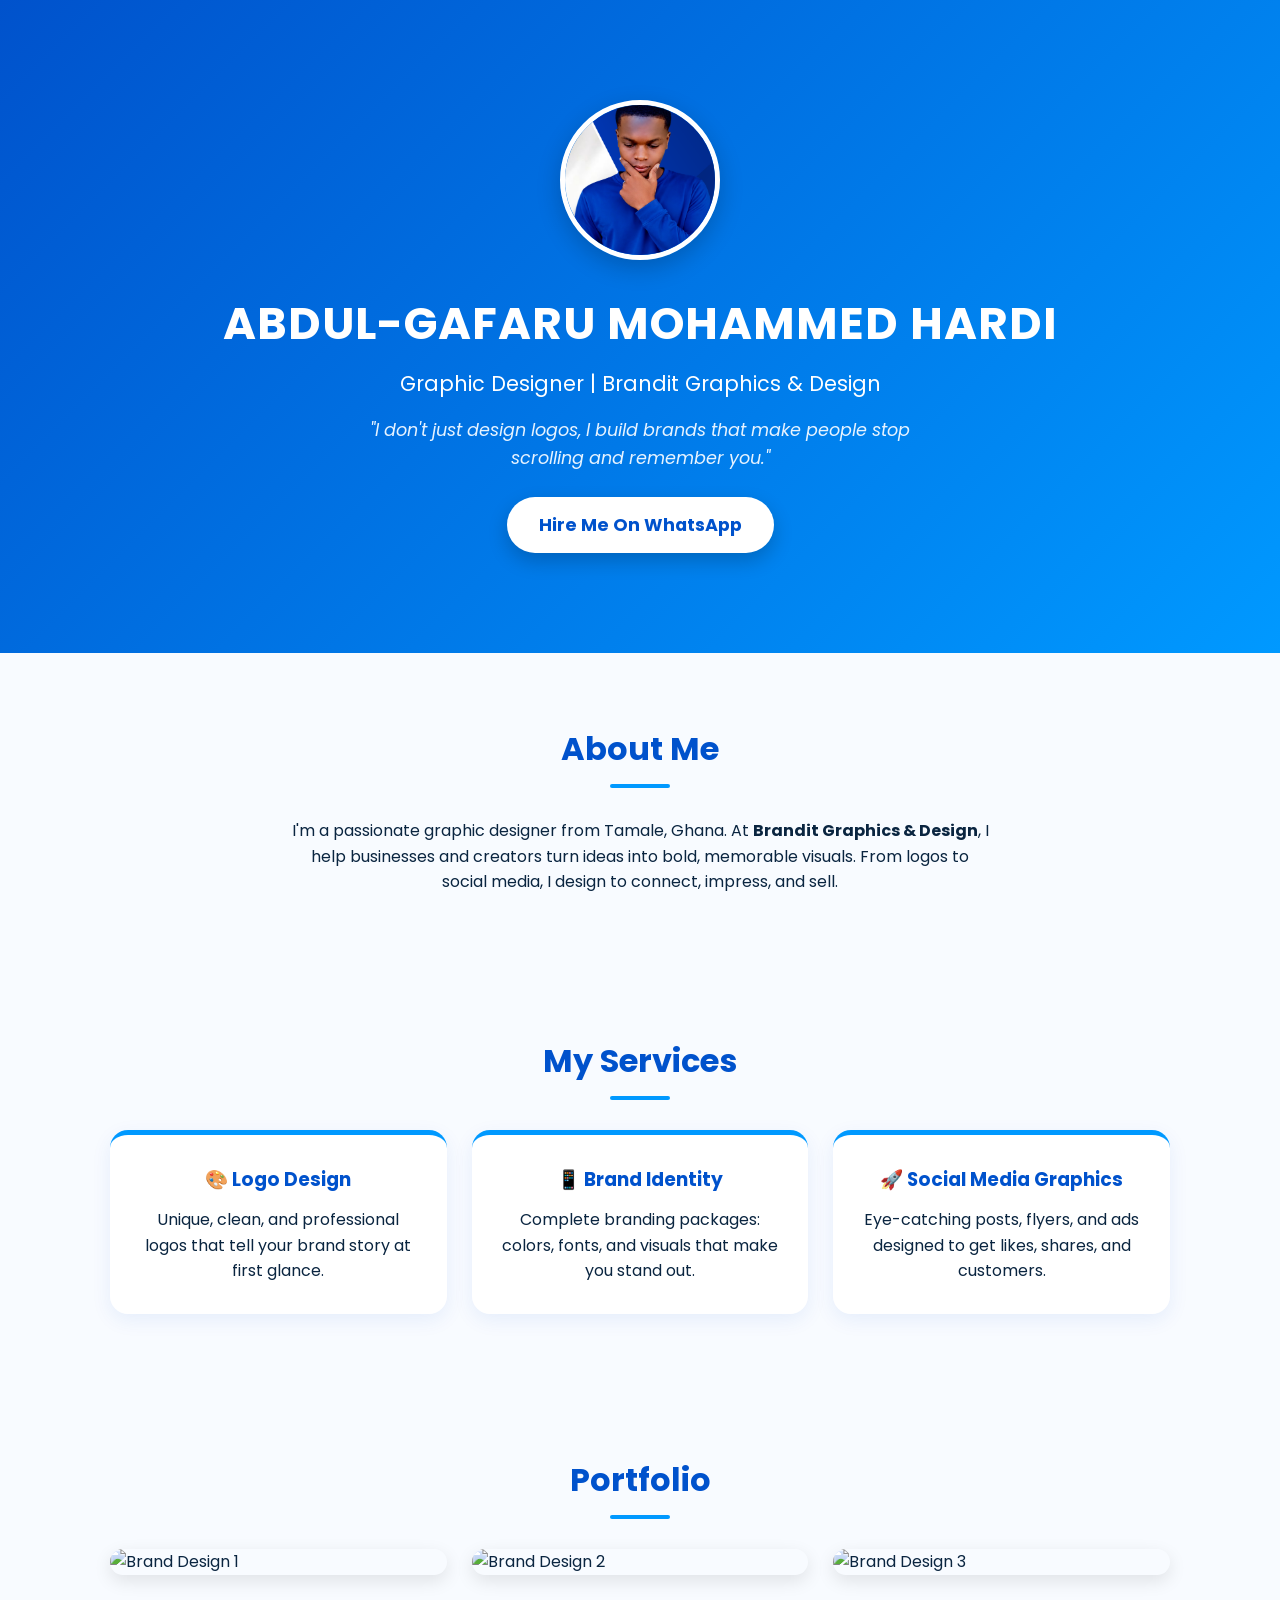
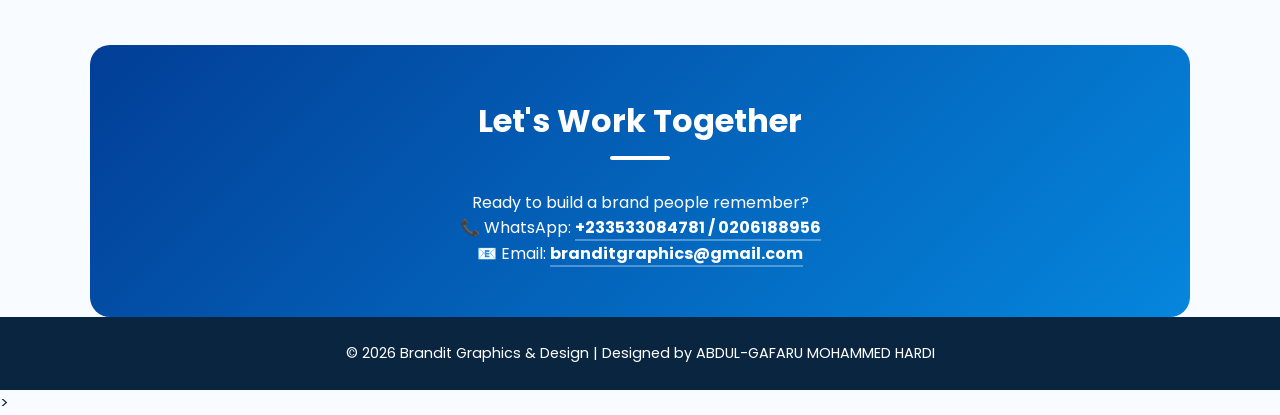
==== index.html @ 7e0abba6 "Brandit website files" ====
<!DOCTYPE html>
<html lang="en">
<head>
  <meta charset="UTF-8">
  <meta name="viewport" content="width=device-width, initial-scale=1.0">
  <title>ABDUL-GAFARU MOHAMMED HARDI | Brandit Graphics & Design</title>
  <link rel="stylesheet" href="style.css">
  <link href="https://fonts.googleapis.com/css2?family=Poppins:wght@400;600;700&display=swap" rel="stylesheet">
</head>
<body>
<header>
  <img src="images/My pic.png" alt="ABDUL-GAFARU MOHAMMED HARDI">
  <h1>ABDUL-GAFARU MOHAMMED HARDI</h1>
  <p>Graphic Designer | Brandit Graphics & Design</p>
  <p class="tagline">"I don't just design logos, I build brands that make people stop scrolling and remember you."</p>
  
  <!-- ADD THIS BUTTON -->
  <a href="https://wa.me/233533084781" target="_blank" class="btn-hire">Hire Me On WhatsApp</a>
</header>
  <!-- ===== HEADER ===== -->
  

  <!-- ===== ABOUT ===== -->
  <section>
    <h2>About Me</h2>
    <p style="text-align:center; max-width:700px; margin:auto;">
      I'm a passionate graphic designer from Tamale, Ghana. At <strong>Brandit Graphics & Design</strong>, I help businesses and creators turn ideas into bold, memorable visuals. From logos to social media, I design to connect, impress, and sell.
    </p>
  </section>

  <!-- ===== SERVICES ===== -->
  <section>
    <h2>My Services</h2>
    <div class="services">
      <div class="card">
        <h3>🎨 Logo Design</h3>
        <p>Unique, clean, and professional logos that tell your brand story at first glance.</p>
      </div>
      <div class="card">
        <h3>📱 Brand Identity</h3>
        <p>Complete branding packages: colors, fonts, and visuals that make you stand out.</p>
      </div>
      <div class="card">
        <h3>🚀 Social Media Graphics</h3>
        <p>Eye-catching posts, flyers, and ads designed to get likes, shares, and customers.</p>
      </div>
    </div>
  </section>

  <!-- ===== PORTFOLIO ===== -->
  <section>
    <h2>Portfolio</h2>
    <div class="portfolio">
      <img src="images/20250129_075714.png" alt="Brand Design 1">
      <img src="images/20250613_074737.png" alt="Brand Design 2">
      <img src="images/20260112_094930.png" alt="Brand Design 3">
    </div>
  </section>

  <!-- ===== CONTACT ===== -->
  <section class="contact">
    <h2>Let's Work Together</h2>
    <p>Ready to build a brand people remember?</p>
    <p>📞 WhatsApp: <a href="https://wa.me/233533084781">+233533084781 / 0206188956</a></p>
    <p>📧 Email: <a href="branditgraphics@gmail.com">branditgraphics@gmail.com</a></p>
  </section>

  <!-- ===== FOOTER ===== -->
  <footer>
    <p>© 2026 Brandit Graphics & Design | Designed by ABDUL-GAFARU MOHAMMED HARDI</p>
  </footer>

</body>
</html>>
---- style.css ----
/* ===== GLOBAL ===== */
* {
  margin: 0;
  padding: 0;
  box-sizing: border-box;
  font-family: 'Poppins', Arial, sans-serif;
}

body {
  background: #f8fbff;
  color: #0a2540;
  line-height: 1.6;
  scroll-behavior: smooth;
}

a {
  text-decoration: none;
  color: #023787;
  transition: 0.3s;
}
a:hover { color: #045f9b; }

/* ===== ANIMATION KEYFRAMES ===== */
@keyframes fadeUp {
  from {
    opacity: 0;
    transform: translateY(30px);
  }
  to {
    opacity: 1;
    transform: translateY(0);
  }
}

@keyframes float {
 0%, 100% { transform: translateY(0); }
  50% { transform: translateY(-10px); }
}

/* ===== HEADER / HERO ===== */
header {
  background: linear-gradient(135deg, #0052cc 0%, #0099ff 100%);
  color: white;
  padding: 100px 20px;
  text-align: center;
  position: relative;
  overflow: hidden;
  animation: fadeUp 1s ease-out;
}

/* HEADER IMG - THIS MAKES IT SMALL AND CIRCLE */
header img {
  width: 160px;
  height: 160px;
  border-radius: 50%;
  border: 5px solid white;
  object-fit: cover;
  margin-bottom: 20px;
  box-shadow: 0 8px 25px rgba(0,0,0,0.2);
  animation: float 3s ease-in-out infinite;
}

header h1 {
  font-size: 2.8rem;
  font-weight: 700;
  letter-spacing: 1px;
  animation: fadeUp 1s ease-out 0.2s both;
}

header p {
  font-size: 1.3rem;
  margin-top: 8px;
  animation: fadeUp 1s ease-out 0.4s both;
}

.tagline {
  font-style: italic;
  margin-top: 15px;
  color: #e6f3ff;
  font-size: 1.1rem;
  max-width: 600px;
  margin: 15px auto 0;
  animation: fadeUp 1s ease-out 0.6s both;
}

/* ===== SECTIONS ===== */
section {
  padding: 70px 20px;
  max-width: 1100px;
  margin: auto;
}

h2 {
  color: #0052cc;
  margin-bottom: 30px;
  text-align: center;
  font-size: 2rem;
  position: relative;
  animation: fadeUp 0.8s ease-out both;
}
h2::after {
  content: '';
  width: 60px;
  height: 4px;
  background: #0099ff;
  display: block;
  margin: 10px auto 0;
  border-radius: 2px;
}

/* ===== SERVICES CARDS ===== */
.services {
  display: grid;
  grid-template-columns: repeat(auto-fit, minmax(280px, 1fr));
  gap: 25px;
}

.card {
  background: white;
  padding: 30px;
  border-radius: 18px;
  box-shadow: 0 6px 20px rgba(0,82,204,0.08);
  border-top: 5px solid #0099ff;
  transition: transform 0.4s, box-shadow 0.4s;
  text-align: center;
  opacity: 0;
  animation: fadeUp 0.8s ease-out forwards;
}
.card:nth-child(1) { animation-delay: 0.1s; }
.card:nth-child(2) { animation-delay: 0.3s; }
.card:nth-child(3) { animation-delay: 0.5s; }

.card:hover {
  transform: translateY(-10px) scale(1.02);
  box-shadow: 0 15px 35px rgba(0,82,204,0.2);
}
.card h3 {
  color: #0052cc;
  margin-bottom: 12px;
}

/* ===== PORTFOLIO GRID ===== */
.portfolio {
  display: grid;
  grid-template-columns: repeat(auto-fit, minmax(300px, 1fr));
  gap: 25px;
}
.portfolio img {
  width: 100%;
  border-radius: 15px;
  box-shadow: 0 6px 18px rgba(0,0,0,0.1);
  transition: transform 0.4s;
  opacity: 0;
  animation: fadeUp 0.8s ease-out forwards;
}
.portfolio img:nth-child(1) { animation-delay: 0.1s; }
.portfolio img:nth-child(2) { animation-delay: 0.3s; }
.portfolio img:nth-child(3) { animation-delay: 0.5s; }

.portfolio img:hover {
  transform: scale(1.05) rotate(-1deg);
}

/* ===== CONTACT SECTION ===== */
.contact {
  background: linear-gradient(135deg, #023e97, #0586dc);
  color: white;
  text-align: center;
  border-radius: 20px;
  padding: 50px 30px;
  animation: fadeUp 1s ease-out both;
}
.contact h2 { color: white; }
.contact h2::after { background: white; }
.contact a {
  color: white;
  font-weight: bold;
  border-bottom: 2px solid rgba(255,255,255,0.3);
}
.contact a:hover { border-bottom: 2px solid white; }

/* ===== FOOTER ===== */
footer {
  text-align: center;
  padding: 25px;
  background: #0a2540;
  color: white;
  font-size: 0.9rem;
}

/* ===== MOBILE RESPONSIVE ===== */
@media (max-width: 768px) {
  header h1 { font-size: 2rem; }
  header p { font-size: 1.1rem; }
  section { padding: 50px 15px; }
  
  header img {
    width: 120px;
    height: 120px;
  }
}
/* ===== HIRE ME BUTTON ===== */
.btn-hire {
  display: inline-block;
  margin-top: 25px;
  padding: 14px 32px;
  background: white;
  color: #0052cc;
  font-weight: 700;
  font-size: 1.1rem;
  border-radius: 50px;
  box-shadow: 0 8px 20px rgba(0,0,0,0.2);
  transition: all 0.3s ease;
  animation: fadeUp 1s ease-out 0.8s both;
}

.btn-hire:hover {
  background: #0a2540;
  color: white;
  transform: translateY(-3px) scale(1.05);
  box-shadow: 0 12px 30px rgba(0,0,0,0.3);
}
.brand-logo {
  width: 180px;
  height: auto;
  margin-bottom: 15px;
  filter: drop-shadow(0 4px 10px rgba(1, 0, 0, 0.2));
}
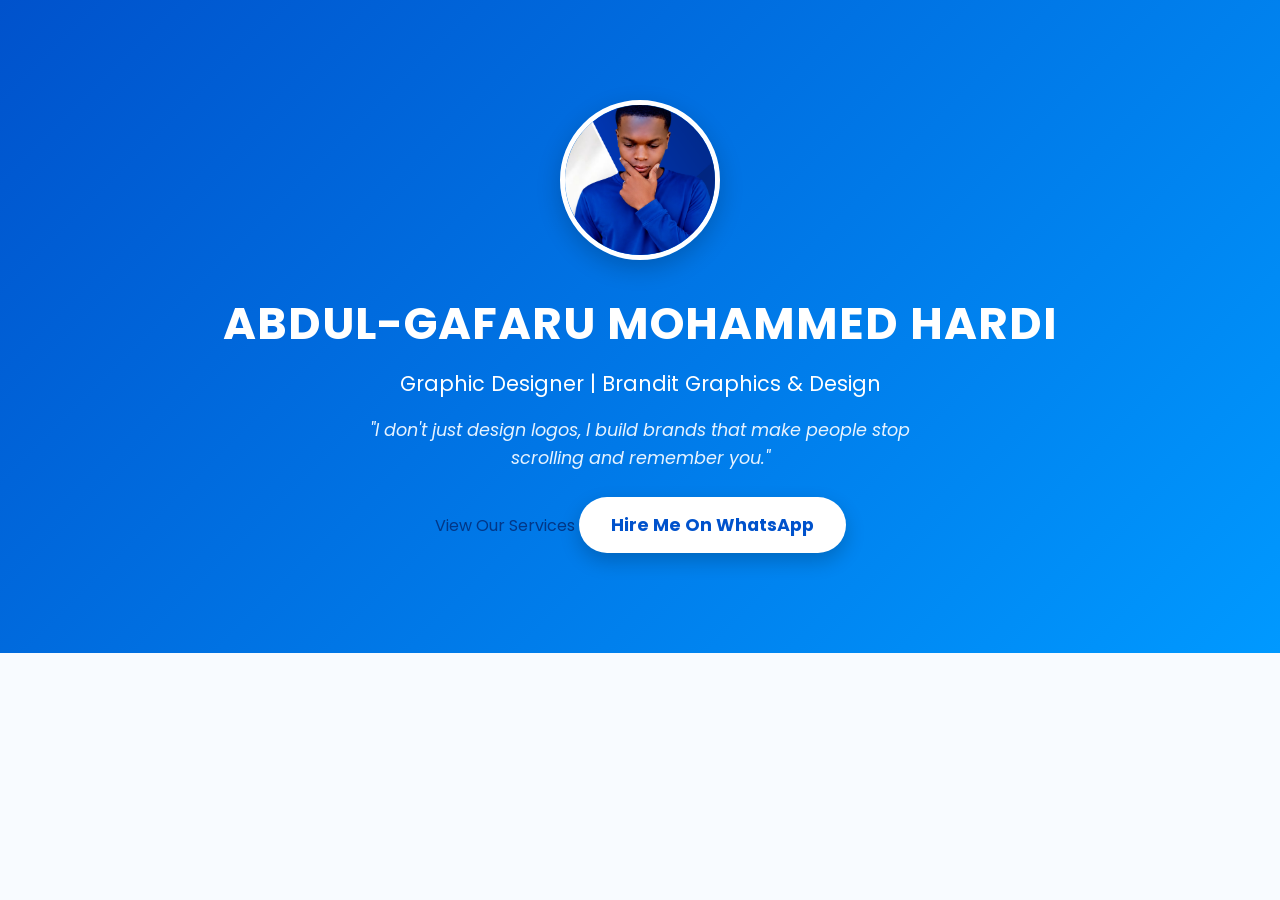
==== commit 6d7927ba: "Refactor index.html and add service button Updated the HTML structure and added a new button for ser" ====
--- a/index.html
+++ b/index.html
@@ -1,74 +1,22 @@
 <!DOCTYPE html>
 <html lang="en">
 <head>
-  <meta charset="UTF-8">
-  <meta name="viewport" content="width=device-width, initial-scale=1.0">
-  <title>ABDUL-GAFARU MOHAMMED HARDI | Brandit Graphics & Design</title>
-  <link rel="stylesheet" href="style.css">
-  <link href="https://fonts.googleapis.com/css2?family=Poppins:wght@400;600;700&display=swap" rel="stylesheet">
+    <meta charset="UTF-8">
+    <meta name="viewport" content="width=device-width, initial-scale=1.0">
+    <title>ABDUL-GAFARU MOHAMMED HARDI | Brandit Graphics & Design</title>
+    <link rel="stylesheet" href="style.css">
+    <link href="https://fonts.googleapis.com/css2?family=Poppins:wght@300;400;600;700&display=swap" rel="stylesheet">
 </head>
 <body>
-<header>
-  <img src="images/My pic.png" alt="ABDUL-GAFARU MOHAMMED HARDI">
-  <h1>ABDUL-GAFARU MOHAMMED HARDI</h1>
-  <p>Graphic Designer | Brandit Graphics & Design</p>
-  <p class="tagline">"I don't just design logos, I build brands that make people stop scrolling and remember you."</p>
-  
-  <!-- ADD THIS BUTTON -->
-  <a href="https://wa.me/233533084781" target="_blank" class="btn-hire">Hire Me On WhatsApp</a>
-</header>
-  <!-- ===== HEADER ===== -->
-  
-
-  <!-- ===== ABOUT ===== -->
-  <section>
-    <h2>About Me</h2>
-    <p style="text-align:center; max-width:700px; margin:auto;">
-      I'm a passionate graphic designer from Tamale, Ghana. At <strong>Brandit Graphics & Design</strong>, I help businesses and creators turn ideas into bold, memorable visuals. From logos to social media, I design to connect, impress, and sell.
-    </p>
-  </section>
-
-  <!-- ===== SERVICES ===== -->
-  <section>
-    <h2>My Services</h2>
-    <div class="services">
-      <div class="card">
-        <h3>🎨 Logo Design</h3>
-        <p>Unique, clean, and professional logos that tell your brand story at first glance.</p>
-      </div>
-      <div class="card">
-        <h3>📱 Brand Identity</h3>
-        <p>Complete branding packages: colors, fonts, and visuals that make you stand out.</p>
-      </div>
-      <div class="card">
-        <h3>🚀 Social Media Graphics</h3>
-        <p>Eye-catching posts, flyers, and ads designed to get likes, shares, and customers.</p>
-      </div>
-    </div>
-  </section>
-
-  <!-- ===== PORTFOLIO ===== -->
-  <section>
-    <h2>Portfolio</h2>
-    <div class="portfolio">
-      <img src="images/20250129_075714.png" alt="Brand Design 1">
-      <img src="images/20250613_074737.png" alt="Brand Design 2">
-      <img src="images/20260112_094930.png" alt="Brand Design 3">
-    </div>
-  </section>
-
-  <!-- ===== CONTACT ===== -->
-  <section class="contact">
-    <h2>Let's Work Together</h2>
-    <p>Ready to build a brand people remember?</p>
-    <p>📞 WhatsApp: <a href="https://wa.me/233533084781">+233533084781 / 0206188956</a></p>
-    <p>📧 Email: <a href="branditgraphics@gmail.com">branditgraphics@gmail.com</a></p>
-  </section>
-
-  <!-- ===== FOOTER ===== -->
-  <footer>
-    <p>© 2026 Brandit Graphics & Design | Designed by ABDUL-GAFARU MOHAMMED HARDI</p>
-  </footer>
-
+    <header>
+        <img src="images/My pic.png" alt="ABDUL-GAFARU MOHAMMED HARDI">
+        <h1>ABDUL-GAFARU MOHAMMED HARDI</h1>
+        <p>Graphic Designer | Brandit Graphics & Design</p>
+        <p class="tagline">"I don't just design logos, I build brands that make people stop scrolling and remember you."</p>
+        
+        <!-- BUTTONS -->
+        <a href="services.html" class="btn-secondary">View Our Services</a>
+        <a href="https://wa.me/233533084781" target="_blank" class="btn-hire">Hire Me On WhatsApp</a>
+    </header>
 </body>
-</html>>+</html>
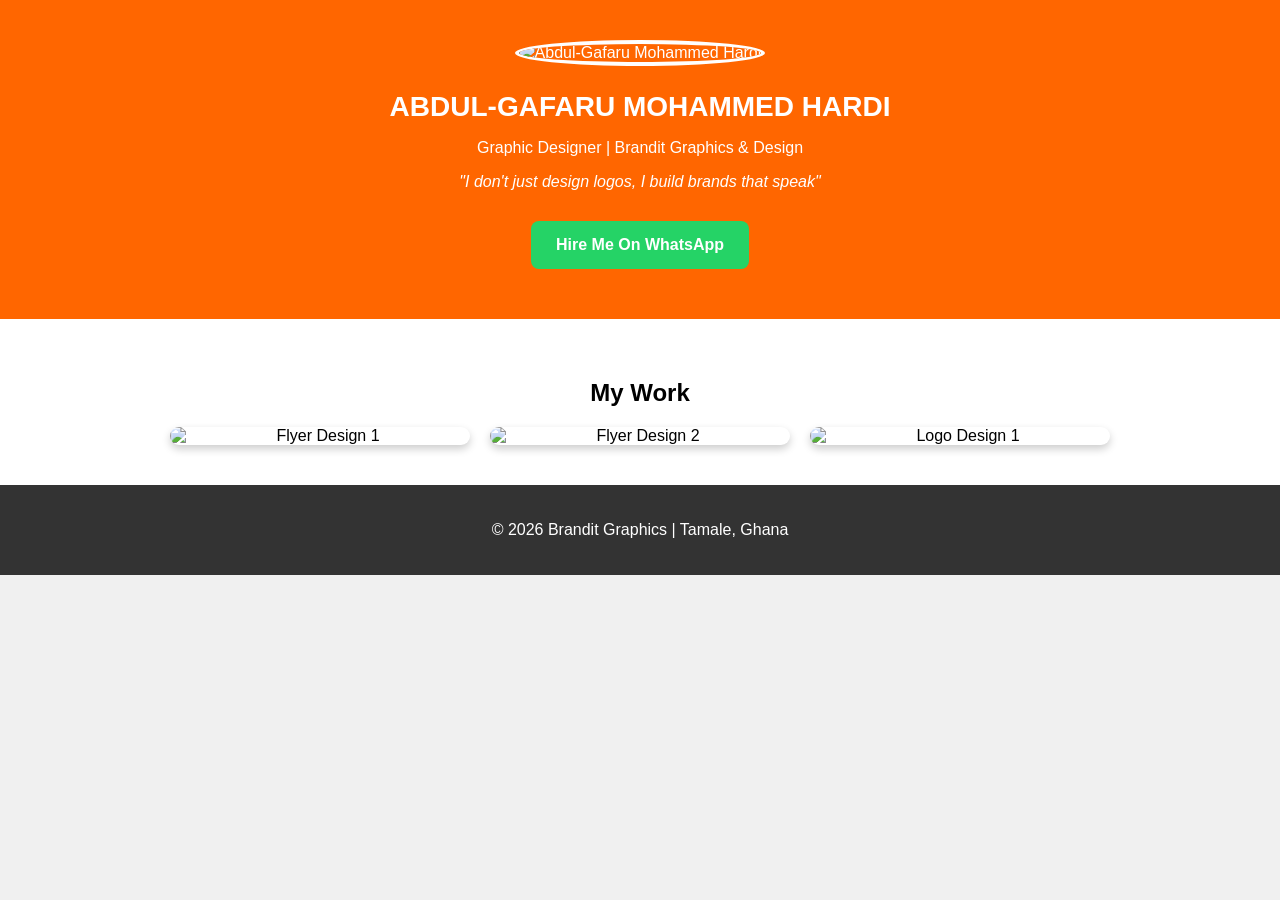
==== commit 32f2ddfc: "Add initial HTML structure for Brandit Graphics" ====
--- a/index.html
+++ b/index.html
@@ -1,22 +1,46 @@
-<!DOCTYPE html>
-<html lang="en">
-<head>
-    <meta charset="UTF-8">
-    <meta name="viewport" content="width=device-width, initial-scale=1.0">
-    <title>ABDUL-GAFARU MOHAMMED HARDI | Brandit Graphics & Design</title>
-    <link rel="stylesheet" href="style.css">
-    <link href="https://fonts.googleapis.com/css2?family=Poppins:wght@300;400;600;700&display=swap" rel="stylesheet">
-</head>
-<body>
-    <header>
-        <img src="images/My pic.png" alt="ABDUL-GAFARU MOHAMMED HARDI">
-        <h1>ABDUL-GAFARU MOHAMMED HARDI</h1>
-        <p>Graphic Designer | Brandit Graphics & Design</p>
-        <p class="tagline">"I don't just design logos, I build brands that make people stop scrolling and remember you."</p>
-        
-        <!-- BUTTONS -->
-        <a href="services.html" class="btn-secondary">View Our Services</a>
-        <a href="https://wa.me/233533084781" target="_blank" class="btn-hire">Hire Me On WhatsApp</a>
-    </header>
-</body>
-</html>
+<!DOCTYPE html>
+<html lang="en">
+<head>
+  <meta charset="UTF-8">
+  <meta name="viewport" content="width=device-width, initial-scale=1.0">
+  <title>BRANDIT GRAPHICS - Abdul-Gafaru Mohammed Hardi</title>
+  <style>
+    body { font-family: Arial, sans-serif; margin: 0; background: #f0f0f0; text-align: center; }
+    header { background: #ff6600; color: white; padding: 40px 20px; }
+    header img { width: 150px; border-radius: 50%; border: 4px solid white; margin-bottom: 15px; }
+    h1 { margin: 10px 0; font-size: 28px; }
+    .tagline { font-style: italic; margin-bottom: 20px; }
+    .btn { display: inline-block; padding: 15px 25px; margin: 10px; border-radius: 8px; text-decoration: none; font-weight: bold; font-size: 16px; }
+    .btn-whatsapp { background: #25D366; color: white; }
+    section { padding: 40px 20px; background: white; }
+    .gallery { display: flex; flex-wrap: wrap; justify-content: center; gap: 20px; margin-top: 20px; }
+    .gallery img { width: 300px; border-radius: 10px; box-shadow: 0 4px 8px rgba(0,0,0,0.2); }
+    footer { background: #333; color: white; padding: 20px; }
+  </style>
+</head>
+<body>
+
+  <header>
+    <img src="images/mypic.png" alt="Abdul-Gafaru Mohammed Hardi">
+    <h1>ABDUL-GAFARU MOHAMMED HARDI</h1>
+    <p>Graphic Designer | Brandit Graphics & Design</p>
+    <p class="tagline">"I don't just design logos, I build brands that speak"</p>
+    
+    <a href="https://wa.me/233533084781" target="_blank" class="btn btn-whatsapp">Hire Me On WhatsApp</a>
+  </header>
+
+  <section>
+    <h2>My Work</h2>
+    <div class="gallery">
+      <img src="images/flyer1.jpg" alt="Flyer Design 1">
+      <img src="images/flyer2.jpg" alt="Flyer Design 2">
+      <img src="images/logo1.jpg" alt="Logo Design 1">
+    </div>
+  </section>
+
+  <footer>
+    <p>© 2026 Brandit Graphics | Tamale, Ghana</p>
+  </footer>
+
+</body>
+</html>
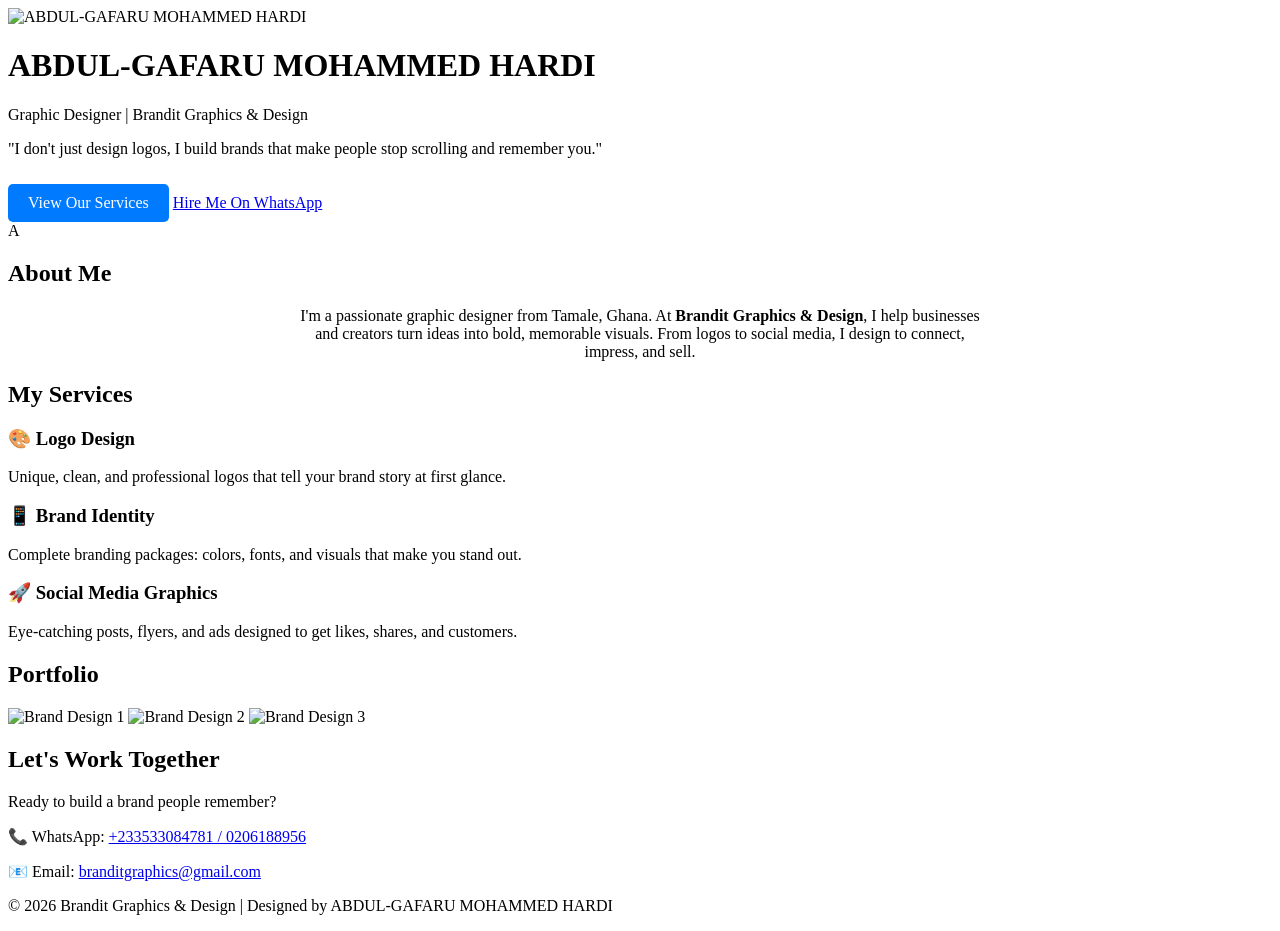
==== commit 7e9b4e10: "Add index.html for personal portfolio website" ====
--- a/index.html
+++ b/index.html
@@ -3,43 +3,71 @@
 <head>
   <meta charset="UTF-8">
   <meta name="viewport" content="width=device-width, initial-scale=1.0">
-  <title>BRANDIT GRAPHICS - Abdul-Gafaru Mohammed Hardi</title>
-  <style>
-    body { font-family: Arial, sans-serif; margin: 0; background: #f0f0f0; text-align: center; }
-    header { background: #ff6600; color: white; padding: 40px 20px; }
-    header img { width: 150px; border-radius: 50%; border: 4px solid white; margin-bottom: 15px; }
-    h1 { margin: 10px 0; font-size: 28px; }
-    .tagline { font-style: italic; margin-bottom: 20px; }
-    .btn { display: inline-block; padding: 15px 25px; margin: 10px; border-radius: 8px; text-decoration: none; font-weight: bold; font-size: 16px; }
-    .btn-whatsapp { background: #25D366; color: white; }
-    section { padding: 40px 20px; background: white; }
-    .gallery { display: flex; flex-wrap: wrap; justify-content: center; gap: 20px; margin-top: 20px; }
-    .gallery img { width: 300px; border-radius: 10px; box-shadow: 0 4px 8px rgba(0,0,0,0.2); }
-    footer { background: #333; color: white; padding: 20px; }
-  </style>
+  <title>ABDUL-GAFARU MOHAMMED HARDI | Brandit Graphics & Design</title>
+  <link rel="stylesheet" href="style.css">
+  <link href="https://fonts.googleapis.com/css2?family=Poppins:wght@400;600;700&display=swap" rel="stylesheet">
 </head>
 <body>
+<header>
+  <img src="images/My pic.png" alt="ABDUL-GAFARU MOHAMMED HARDI">
+  <h1>ABDUL-GAFARU MOHAMMED HARDI</h1>
+  <p>Graphic Designer | Brandit Graphics & Design</p>
+  <p class="tagline">"I don't just design logos, I build brands that make people stop scrolling and remember you."</p>
+  <a href="services.html" style="background: #007bff; color: white; padding: 10px 20px; text-decoration: none; border-radius: 5px; display: inline-block; margin-top: 10px;">View Our Services</a>
+  <!-- ADD THIS BUTTON -->
+  <a href="https://wa.me/233533084781" target="_blank" class="btn-hire">Hire Me On WhatsApp</a>
+</header>
+  <!-- ===== HEADER ===== -->
+  
 
-  <header>
-    <img src="images/mypic.png" alt="Abdul-Gafaru Mohammed Hardi">
-    <h1>ABDUL-GAFARU MOHAMMED HARDI</h1>
-    <p>Graphic Designer | Brandit Graphics & Design</p>
-    <p class="tagline">"I don't just design logos, I build brands that speak"</p>
-    
-    <a href="https://wa.me/233533084781" target="_blank" class="btn btn-whatsapp">Hire Me On WhatsApp</a>
-  </header>
+  <!-- ===== ABOUT ===== -->
+  <section>A
+    <h2>About Me</h2>
+    <p style="text-align:center; max-width:700px; margin:auto;">
+      I'm a passionate graphic designer from Tamale, Ghana. At <strong>Brandit Graphics & Design</strong>, I help businesses and creators turn ideas into bold, memorable visuals. From logos to social media, I design to connect, impress, and sell.
+    </p>
+  </section>
 
+  <!-- ===== SERVICES ===== -->
   <section>
-    <h2>My Work</h2>
-    <div class="gallery">
-      <img src="images/flyer1.jpg" alt="Flyer Design 1">
-      <img src="images/flyer2.jpg" alt="Flyer Design 2">
-      <img src="images/logo1.jpg" alt="Logo Design 1">
+    <h2>My Services</h2>
+    <div class="services">
+      <div class="card">
+        <h3>🎨 Logo Design</h3>
+        <p>Unique, clean, and professional logos that tell your brand story at first glance.</p>
+      </div>
+      <div class="card">
+        <h3>📱 Brand Identity</h3>
+        <p>Complete branding packages: colors, fonts, and visuals that make you stand out.</p>
+      </div>
+      <div class="card">
+        <h3>🚀 Social Media Graphics</h3>
+        <p>Eye-catching posts, flyers, and ads designed to get likes, shares, and customers.</p>
+      </div>
     </div>
   </section>
 
+  <!-- ===== PORTFOLIO ===== -->
+  <section>
+    <h2>Portfolio</h2>
+    <div class="portfolio">
+      <img src="images/20250129_075714.png" alt="Brand Design 1">
+      <img src="images/20250613_074737.png" alt="Brand Design 2">
+      <img src="images/20260112_094930.png" alt="Brand Design 3">
+    </div>
+  </section>
+
+  <!-- ===== CONTACT ===== -->
+  <section class="contact">
+    <h2>Let's Work Together</h2>
+    <p>Ready to build a brand people remember?</p>
+    <p>📞 WhatsApp: <a href="https://wa.me/233533084781">+233533084781 / 0206188956</a></p>
+    <p>📧 Email: <a href="branditgraphics@gmail.com">branditgraphics@gmail.com</a></p>
+  </section>
+
+  <!-- ===== FOOTER ===== -->
   <footer>
-    <p>© 2026 Brandit Graphics | Tamale, Ghana</p>
+    <p>© 2026 Brandit Graphics & Design | Designed by ABDUL-GAFARU MOHAMMED HARDI</p>
   </footer>
 
 </body>
